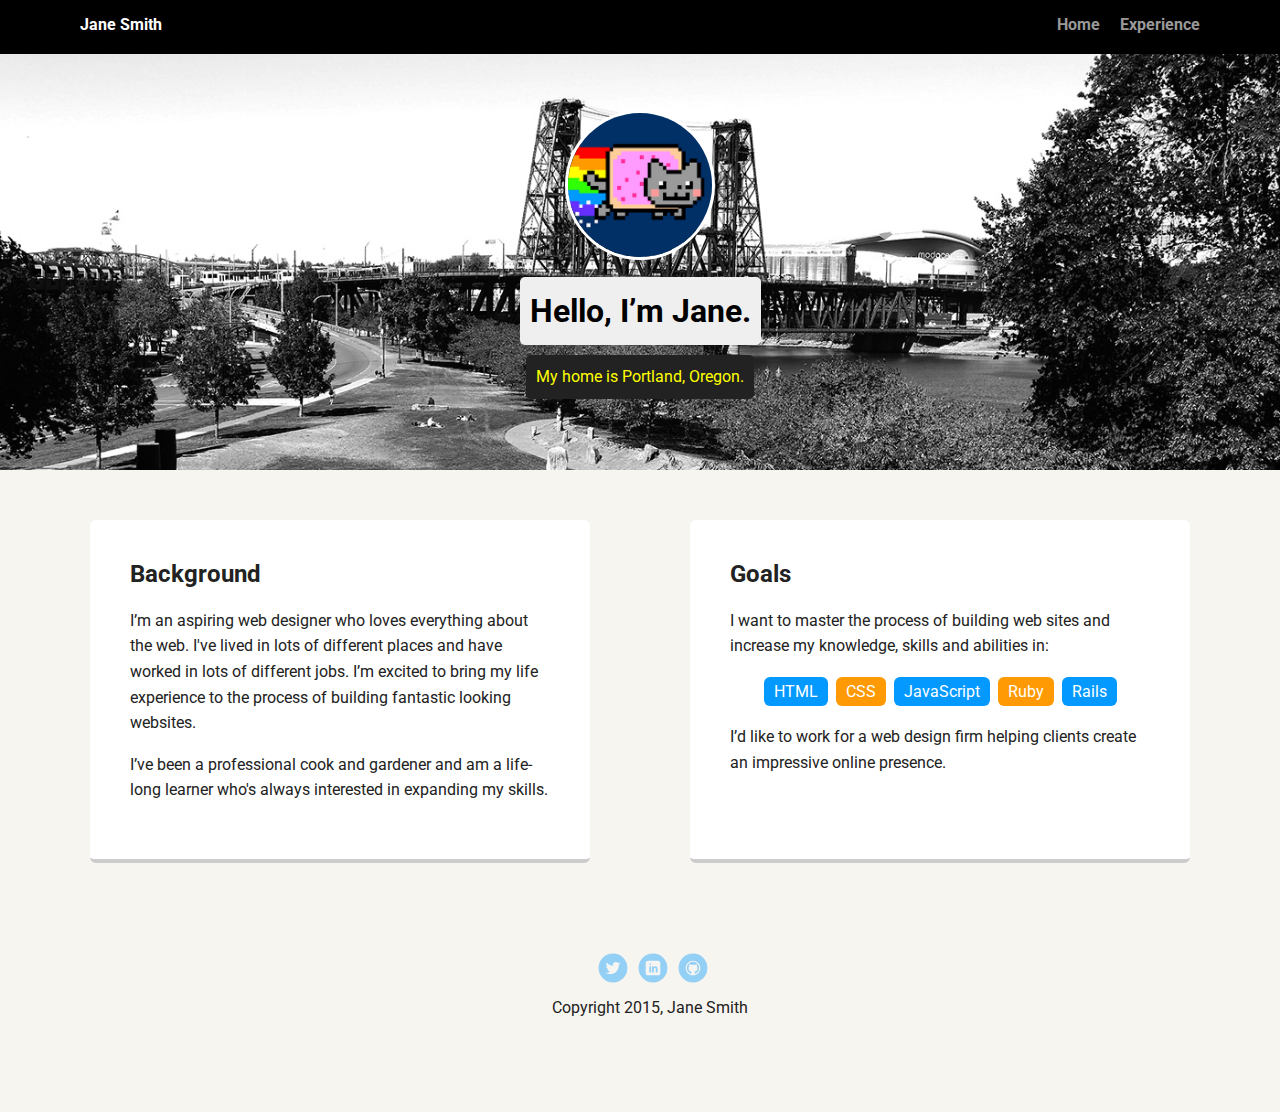
==== index.html @ 262b33da "initial files" ====
<!doctype html>
<html lang="en">
<head>
  <meta charset="utf-8">
  <title>Jane Smith's Profile</title>
  <meta name="viewport" content="width=device-width, initial-scale=1.0">
  <link rel="stylesheet" href="styles.css">
  <link href="https://fonts.googleapis.com/css?family=Muli%7CRoboto:400,300,500,700,900" rel="stylesheet"></head>
  <body>

    <div class="main-nav">
        <ul class="nav">
          <li class="name">Jane Smith</li>
          <li><a href="#">Home</a></li>
          <li><a href="#">Experience</a></li>
        </ul>
    </div>

    <header>
      <img src="images/me.png" alt="Drawing of Jane Smith" class="profile-image">
      <h1 class="tag name">Hello, I’m Jane.</h1>
      <p class="tag location">My home is Portland, Oregon.</p>
    </header>

    <main class="flex">
      <div class="card">
        <h2>Background</h2>
        <p>I’m an aspiring web designer who loves everything about the web. I've lived in lots of different places and have worked in lots of different jobs. I’m excited to bring my life experience to the process of building fantastic looking websites.</p>
        <p>I’ve been a professional cook and gardener and am a life-long learner who's always interested in expanding my skills.</p>
      </div> 

      <div class="card">
        <h2>Goals</h2>
        <p>I want to master the process of building web sites and increase my knowledge, skills and abilities in:</p>
        <ul class="skills">
          <li>HTML</li>
          <li>CSS</li>
          <li>JavaScript</li>
          <li>Ruby</li>
          <li>Rails</li>
        </ul>
        <p>I’d like to work for a web design firm helping clients create an impressive online presence.</p>
      </div> 

    </main>
    <footer>
      <ul>
        <li><a href="#" class="social twitter">Twitter</a></li>
        <li><a href="#" class="social linkedin">LinkedIn</a></li>
        <li><a href="#" class="social github">Github</a></li>
      </ul>
      <p class="copyright">Copyright 2015, Jane Smith</p>
    </footer>
  </body>
  </html>
---- styles.css ----
/* Global Layout Set-up */
* { 
  box-sizing: border-box;
}
  
body {
  margin: 0;
  padding: 0;
  text-align: center;
  font-family: 'Roboto', sans-serif;
  color: #222;
  background: #f7f5f0;
}
/* Link Styles */

a {
  text-decoration: none;
  color: #999;
}
a:hover {
  color: #6633ff;
}

/* Section Styles */

.main-nav {
  width: 100%;
  background: black;
  min-height: 30px;
  padding: 10px;
  position: fixed;
  text-align: center;
}
.nav {
  display: flex;
  justify-content: space-around;
  font-weight: 700;
  list-style-type: none;
  margin: 0 auto;
  padding: 0;
}

.nav .name {
    display: block;
    margin-right: auto;
    color: white;
}
.nav li {
  padding: 5px 10px 10px 10px;
}
.nav a {
  transition: all .5s;
}
.nav a:hover {
  color: white
}

header {
  text-align: center;
  background: url('images/portland.jpg') no-repeat top center ;
  background-size: cover;
  overflow: hidden;
  padding-top: 60px;
}
header {
  line-height: 1.5;
}
header .profile-image {
  margin-top: 50px;
  width: 150px;
  height: 150px;
  border-radius: 50%;
  border: 3px solid white;
  transition: all .5s;
}
header .profile-image:hover {
  transform: scale(1.2) rotate(5deg);
}
.tag {
  background-color: #efefef;
  color: black;
  padding: 10px;
  border-radius: 5px;
  display: table;
  margin: 10px auto;
} 
.location {
  background-color: #222;
  color: yellow;
}
.card {
  margin: 30px;
  padding: 20px 40px 40px;
  max-width: 500px;
  text-align: left;
  background: #fff;
  border-bottom: 4px solid #ccc;
  border-radius: 6px;
  transition: all .5s;
}
.card:hover {
  border-color: #ff99ff;
}

ul.skills {
  padding: 0;
  text-align: center;
}

.skills li {
  border-radius: 6px;
  display: inline-block;
  background: #ff9904;
  color: white;
  padding: 5px 10px;
  margin: 2px;
}

.skills li:nth-child(odd) {
  background: #0399ff;
}

footer {
  width: 100%;
  min-height: 30px;
  padding: 20px 0 40px 20px;
}

footer .copyright {
  top: -8px;
  font-size: .75em;
}

footer ul {
  list-style-type: none;
  margin: 0;
  padding: 0;
}

footer ul li {
  display: inline-block;
}

a.social {
  display: inline-block;
  text-indent: -9999px;
  margin-left: 5px;
  width: 30px;
  height: 30px;
  background-size: 30px 30px;
  opacity: .4;
  transition: all .5s;
}
a.twitter {
  background-image: url(images/twitter.svg);
}
a.linkedin {
  background-image: url(images/linkedin.svg);
}
a.github {
  background-image: url(images/github.svg);
}
a.social:hover {
  opacity: 1;
}
.clearfix {
  clear: both;
}

/* Styles for larger screens */
@media screen and (min-width: 720px) {
  
  .flex {
      display: -ms-flexbox;      /* TWEENER - IE 10 */
      display: flex; 
      max-width: 1200px;
      -ms-flex-pack: distribute;
      justify-content: space-around;
      margin: 0 auto;
  }

  header {
    min-height: 470px;
  }

  .nav {
    max-width: 1200px;
    padding: 0 30px;
  }


  main {
    padding-top: 20px;
  }

  main p {
    line-height: 1.6em;
  }

  footer {
    font-size: 1.3em;
    max-width: 1200px;
    margin: 40px auto;
  }

}
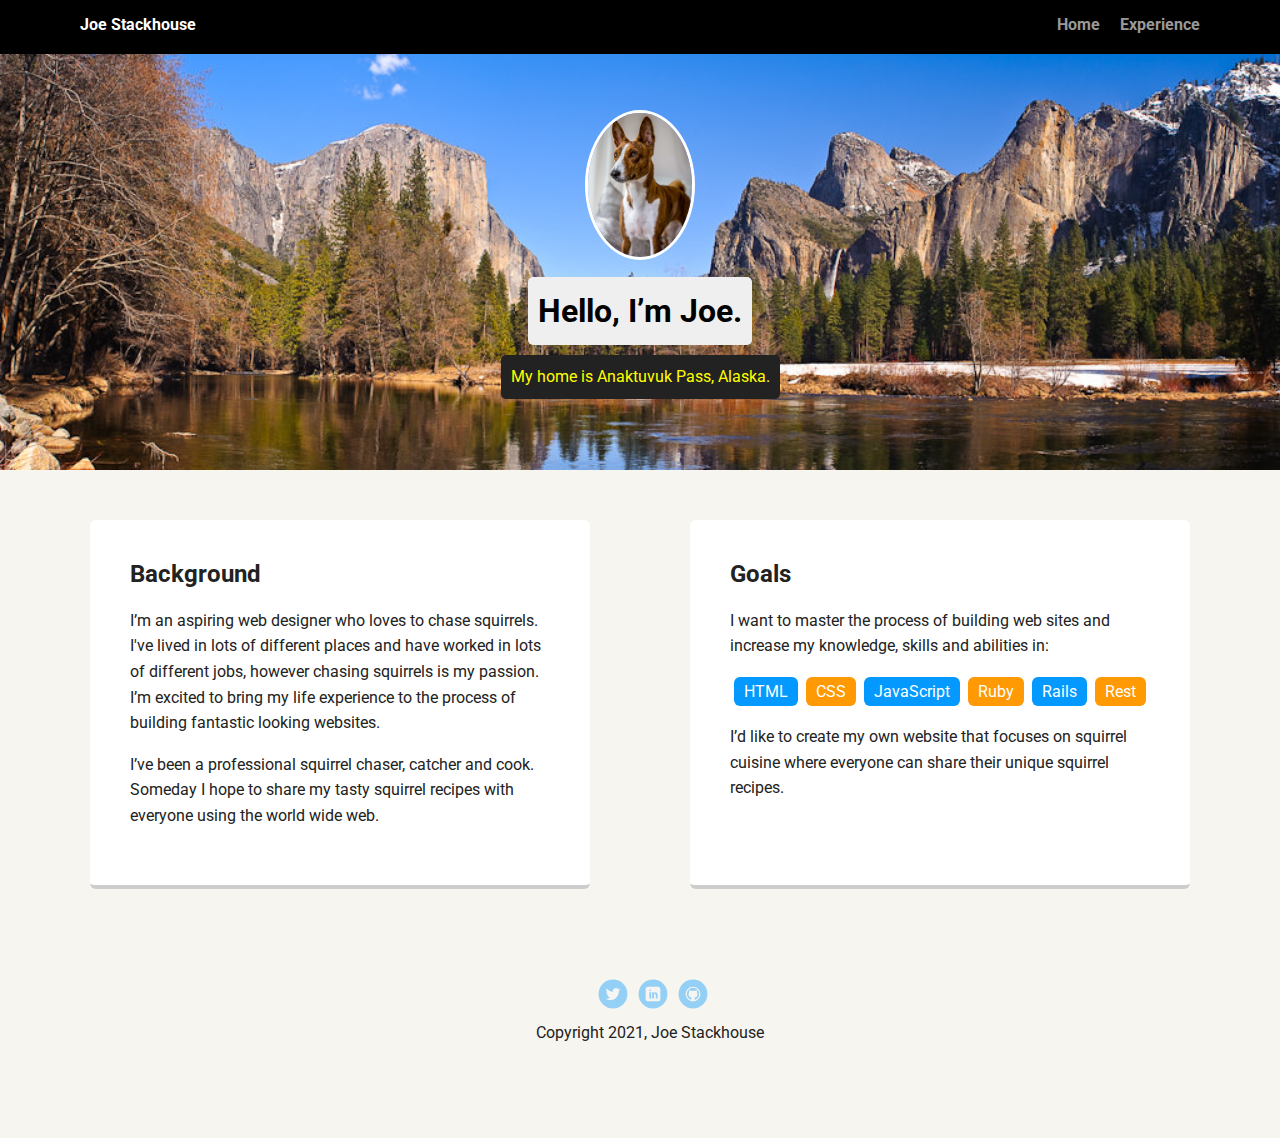
==== commit 17758df1: "reorganized folders" ====
--- a/index.html
+++ b/index.html
@@ -2,7 +2,7 @@
 <html lang="en">
 <head>
   <meta charset="utf-8">
-  <title>Jane Smith's Profile</title>
+  <title>Joe Stackhouse's Profile</title>
   <meta name="viewport" content="width=device-width, initial-scale=1.0">
   <link rel="stylesheet" href="styles.css">
   <link href="https://fonts.googleapis.com/css?family=Muli%7CRoboto:400,300,500,700,900" rel="stylesheet"></head>
@@ -10,23 +10,23 @@
 
     <div class="main-nav">
         <ul class="nav">
-          <li class="name">Jane Smith</li>
-          <li><a href="#">Home</a></li>
-          <li><a href="#">Experience</a></li>
+          <li class="name">Joe Stackhouse</li>
+          <li><a href="index.html">Home</a></li>
+          <li><a href="experience.html">Experience</a></li>
         </ul>
     </div>
 
     <header>
-      <img src="images/me.png" alt="Drawing of Jane Smith" class="profile-image">
-      <h1 class="tag name">Hello, I’m Jane.</h1>
-      <p class="tag location">My home is Portland, Oregon.</p>
+      <img src="images/dog.jpg" alt="Drawing of Joe Stackhouse" class="profile-image">
+      <h1 class="tag name">Hello, I’m Joe.</h1>
+      <p class="tag location">My home is Anaktuvuk Pass, Alaska.</p>
     </header>
 
     <main class="flex">
       <div class="card">
         <h2>Background</h2>
-        <p>I’m an aspiring web designer who loves everything about the web. I've lived in lots of different places and have worked in lots of different jobs. I’m excited to bring my life experience to the process of building fantastic looking websites.</p>
-        <p>I’ve been a professional cook and gardener and am a life-long learner who's always interested in expanding my skills.</p>
+        <p>I’m an aspiring web designer who loves to chase squirrels. I've lived in lots of different places and have worked in lots of different jobs, however chasing squirrels is my passion. I’m excited to bring my life experience to the process of building fantastic looking websites.</p>
+        <p>I’ve been a professional squirrel chaser, catcher and cook.  Someday I hope to share my tasty squirrel recipes with everyone using the world wide web.</p>
       </div> 
 
       <div class="card">
@@ -38,18 +38,19 @@
           <li>JavaScript</li>
           <li>Ruby</li>
           <li>Rails</li>
+          <li>Rest</li>
         </ul>
-        <p>I’d like to work for a web design firm helping clients create an impressive online presence.</p>
+        <p>I’d like to create my own website that focuses on squirrel cuisine where everyone can share their unique squirrel recipes.</p>
       </div> 
 
     </main>
     <footer>
       <ul>
-        <li><a href="#" class="social twitter">Twitter</a></li>
-        <li><a href="#" class="social linkedin">LinkedIn</a></li>
-        <li><a href="#" class="social github">Github</a></li>
+        <li><a href="https://twitter.com/joestackhouse21" class="social twitter">Twitter</a></li>
+        <li><a href="https://www.linkedin.com/in/joe-stackhouse-253765206" class="social linkedin">LinkedIn</a></li>
+        <li><a href="https://github.com/social-network" class="social github">Github</a></li>
       </ul>
-      <p class="copyright">Copyright 2015, Jane Smith</p>
+      <p class="copyright">Copyright 2021, Joe Stackhouse</p>
     </footer>
   </body>
   </html>
--- a/styles.css
+++ b/styles.css
@@ -57,7 +57,7 @@
 
 header {
   text-align: center;
-  background: url('images/portland.jpg') no-repeat top center ;
+  background: url('images/outdoors_hd.jpg') no-repeat top center ;
   background-size: cover;
   overflow: hidden;
   padding-top: 60px;
@@ -67,14 +67,14 @@
 }
 header .profile-image {
   margin-top: 50px;
-  width: 150px;
+  width: auto;  /* preserve aspect ratio, plus the oval looks cool */
   height: 150px;
   border-radius: 50%;
   border: 3px solid white;
   transition: all .5s;
 }
 header .profile-image:hover {
-  transform: scale(1.2) rotate(5deg);
+  transform: scale(1.75) rotate(-29deg);
 }
 .tag {
   background-color: #efefef;
@@ -102,6 +102,20 @@
   border-color: #ff99ff;
 }
 
+.card-experience {
+  margin: 5px;
+  padding: 10px;
+  max-width: 600px;
+  text-align: left;
+  background: rgb(255, 232, 198);
+  border-bottom: 4px solid #ccc;
+  border-radius: 6px;
+  transition: all .5s;
+}
+.card-experience:hover {
+  border-color: #00692c;
+}
+
 ul.skills {
   padding: 0;
   text-align: center;
